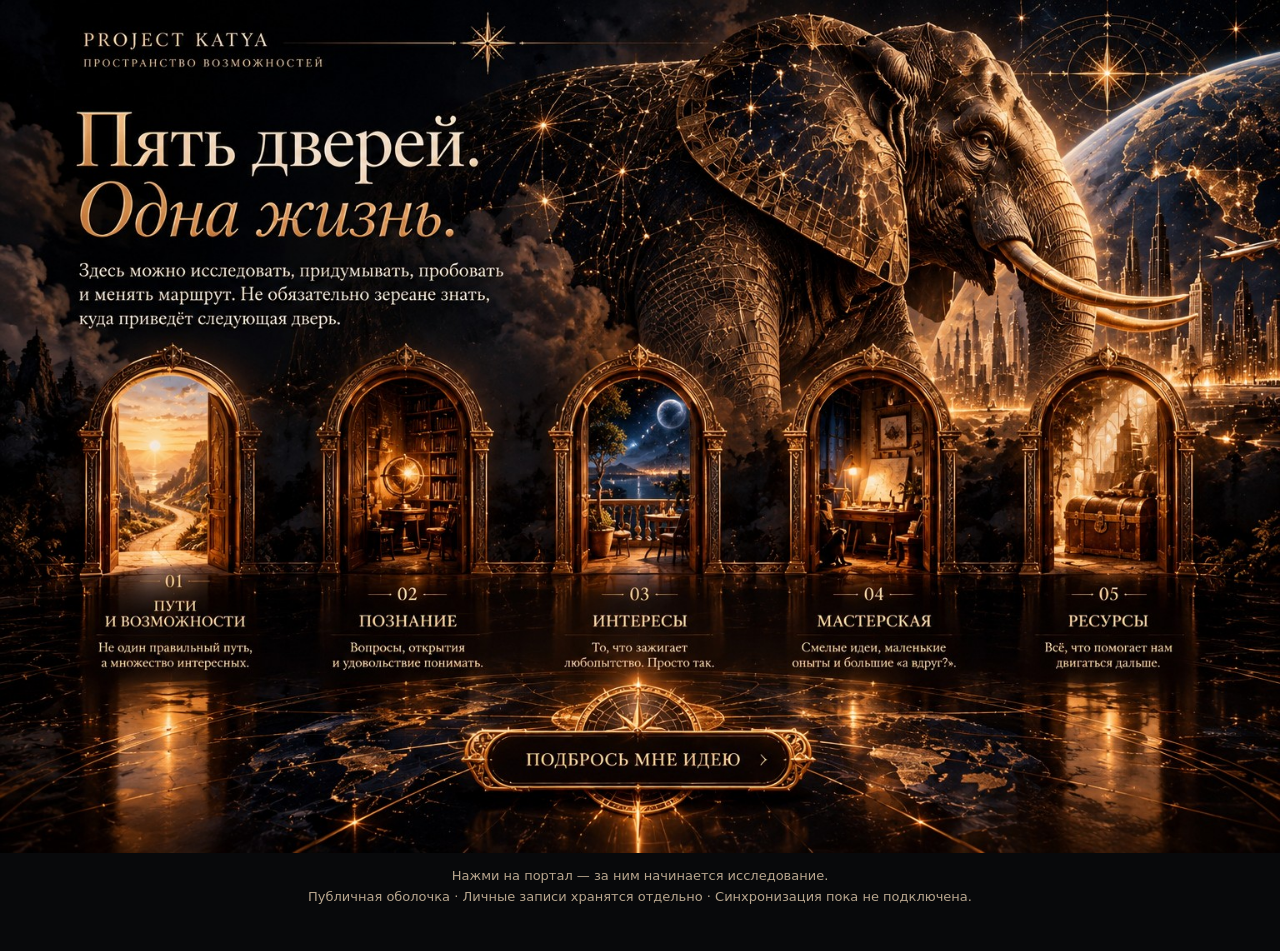
==== index.html @ 5a4e346f "Bring the golden elephant artwork to life with accessible portals and idea prompts" ====
<!doctype html>
<html lang="ru"><meta charset="utf-8"><meta name="viewport" content="width=device-width,initial-scale=1"><title>Project KATYA — Пять дверей. Одна жизнь.</title>
<style>
*{box-sizing:border-box}body{margin:0;background:#08090b;color:#f8dfb6;font-family:Georgia,serif}main{max-width:1700px;margin:auto}.scene{position:relative;aspect-ratio:3/2;background:#08090b}.scene img{display:block;width:100%;height:100%}.portal,.idea{position:absolute;background:transparent;border:1px solid transparent;cursor:pointer;color:transparent;border-radius:46% 46% 8px 8px;transition:box-shadow .25s,background .25s}.portal{top:40%;width:15%;height:39%}.portal:hover,.portal:focus-visible{background:#ffbd4510;box-shadow:0 0 32px #e7a6388a;border-color:#e9b866;outline:2px solid #f2d298;outline-offset:3px}.portal:nth-of-type(1){left:5.5%}.portal:nth-of-type(2){left:24%}.portal:nth-of-type(3){left:42.5%}.portal:nth-of-type(4){left:61%}.portal:nth-of-type(5){left:79.5%}.idea{left:37.5%;top:85.8%;width:25%;height:7%;border-radius:50px}.idea:hover,.idea:focus-visible{box-shadow:0 0 30px #ffc8669a;outline:2px solid #efc378}button{font:inherit}.sr{position:absolute;width:1px;height:1px;overflow:hidden;clip-path:inset(50%)}.mobile{display:none}.status{text-align:center;padding:0 20px 30px;color:#b8a68e;font:13px/1.6 system-ui}dialog{background:radial-gradient(ellipse at top,#352519,#0d1015 70%);color:#f8dfb6;border:1px solid #ae7c42;border-radius:18px;padding:32px;max-width:560px;width:calc(100% - 32px);box-shadow:0 0 70px #000;line-height:1.65}dialog::backdrop{background:#030508d9;backdrop-filter:blur(5px)}dialog h2{font-weight:400;font-size:30px;margin:8px 32px 16px 0}dialog p{font-size:18px}.close{position:absolute;right:15px;top:12px;background:none;color:#e7c393;border:0;font-size:28px;cursor:pointer}.gold{background:#dfb575;color:#17100a;border:1px solid #f4d6a2;border-radius:30px;padding:12px 22px;cursor:pointer}.eyebrow{font:12px system-ui;letter-spacing:.16em;color:#cba56c}.hint{font:13px/1.6 system-ui;color:#b8a68e}button:focus-visible{outline:2px solid #ffe3b1;outline-offset:4px}@media(max-width:700px){.mobile{display:grid;gap:10px;padding:8px 20px 26px}.mobile button{background:linear-gradient(120deg,#302015,#111319);border:1px solid #8b663e;color:#f8dfb6;border-radius:12px;text-align:left;padding:15px;font-size:18px}.mobile .gold{text-align:center;color:#17100a;background:#dfb575}.status{font-size:12px}.scene{margin-bottom:6px}dialog{padding:25px}dialog h2{font-size:26px}}
</style>
<main><section class="scene" aria-label="Project KATYA. Пять дверей. Одна жизнь."><img src="[data-uri]" alt="Золотой слон под звёздным небом охраняет пять сияющих порталов: пути и возможности, познание, интересы, мастерская, ресурсы.">
<button class="portal" data-door="0" aria-label="Открыть дверь 1 — Пути и возможности"></button><button class="portal" data-door="1" aria-label="Открыть дверь 2 — Познание"></button><button class="portal" data-door="2" aria-label="Открыть дверь 3 — Интересы"></button><button class="portal" data-door="3" aria-label="Открыть дверь 4 — Мастерская"></button><button class="portal" data-door="4" aria-label="Открыть дверь 5 — Ресурсы"></button><button class="idea" aria-label="Подбрось мне идею"></button></section>
<nav class="mobile" aria-label="Пять дверей — удобный доступ с телефона"><button data-door="0">01 · Пути и возможности</button><button data-door="1">02 · Познание</button><button data-door="2">03 · Интересы</button><button data-door="3">04 · Мастерская</button><button data-door="4">05 · Ресурсы</button><button class="gold idea-mobile">Подбрось мне идею</button></nav>
<p class="status">Нажми на портал — за ним начинается исследование.<br>Публичная оболочка · Личные записи хранятся отдельно · Синхронизация пока не подключена.</p></main>
<dialog id="panel" aria-labelledby="heading"><button class="close" aria-label="Закрыть">×</button><span class="eyebrow" id="label"></span><h2 id="heading"></h2><p id="text"></p><p class="hint" id="hint"></p><button class="gold" id="another">Ещё одну идею</button></dialog>
<script>
const doors=[['Пути и возможности','Здесь мы исследуем возможные маршруты. Не нужно выбирать один путь на всю жизнь.','Какой вариант ты пока не рассматривала — просто потому, что он казался слишком необычным?'],['Познание','Знания, навыки и исследования, которые хочется освоить. Учёба ради понимания.','Что тебе хочется понять настолько хорошо, чтобы суметь объяснить это своими словами?'],['Интересы','Место для тем, к которым хочется возвращаться. Любопытству не обязательно оправдывать себя пользой.','Какой вопрос ты бы исследовала, даже если за ответ не дадут ни денег, ни диплома?'],['Мастерская','Смелые идеи и маленькие опыты. Здесь можно попробовать, удивиться и передумать.','Как проверить одну интересную гипотезу за час, используя то, что уже под рукой?'],['Ресурсы','Наши опоры: уже имеющиеся навыки, опыт, инструменты и доступные возможности.','Что ты уже умеешь, но редко считаешь своим преимуществом?']];
const ideas=['Выбери две далёкие друг от друга темы. Что интересного может возникнуть на их пересечении?','Найди один вопрос, на который тебе действительно хочется узнать ответ. Сегодня достаточно самого вопроса.','Представь, что твоё любимое занятие стало исследовательской экспедицией. С чего бы она началась?','Возьми идею, которая кажется слишком большой. Как выглядел бы её крошечный пробный вариант?','Какой навык ты используешь настолько легко, что перестала его замечать?','Открой знакомую тему с непривычной стороны: через историю, устройство или взгляд другого человека.','Если бы можно было открыть сегодня только одну дверь, за какой тебя ждало бы больше любопытства?','Какую идею ты когда-то отложила — и хочешь ли ты к ней вернуться теперь?'];
const panel=document.getElementById('panel'),heading=document.getElementById('heading'),text=document.getElementById('text'),label=document.getElementById('label'),hint=document.getElementById('hint'),another=document.getElementById('another');let last=-1;
function show(){if(!panel.open)panel.showModal()}
document.querySelectorAll('[data-door]').forEach(b=>b.addEventListener('click',()=>{const i=Number(b.dataset.door),d=doors[i];label.textContent='ДВЕРЬ 0'+(i+1);heading.textContent=d[0];text.textContent=d[1];hint.textContent=d[2];another.hidden=true;show()}));
function surprise(){let n;do{n=Math.floor(Math.random()*ideas.length)}while(n===last);last=n;label.textContent='НЕЙТ ПОДБРАСЫВАЕТ ИДЕЮ';heading.textContent='А что, если…';text.textContent=ideas[n];hint.textContent='Можно просто подумать. Превращать каждую мысль в задачу необязательно.';another.hidden=false;show()}
document.querySelector('.idea').addEventListener('click',surprise);document.querySelector('.idea-mobile').addEventListener('click',surprise);another.addEventListener('click',surprise);document.querySelector('.close').addEventListener('click',()=>panel.close());panel.addEventListener('click',e=>{if(e.target===panel){const r=panel.getBoundingClientRect();if(e.clientX<r.left||e.clientX>r.right||e.clientY<r.top||e.clientY>r.bottom)panel.close()}});
</script></html>
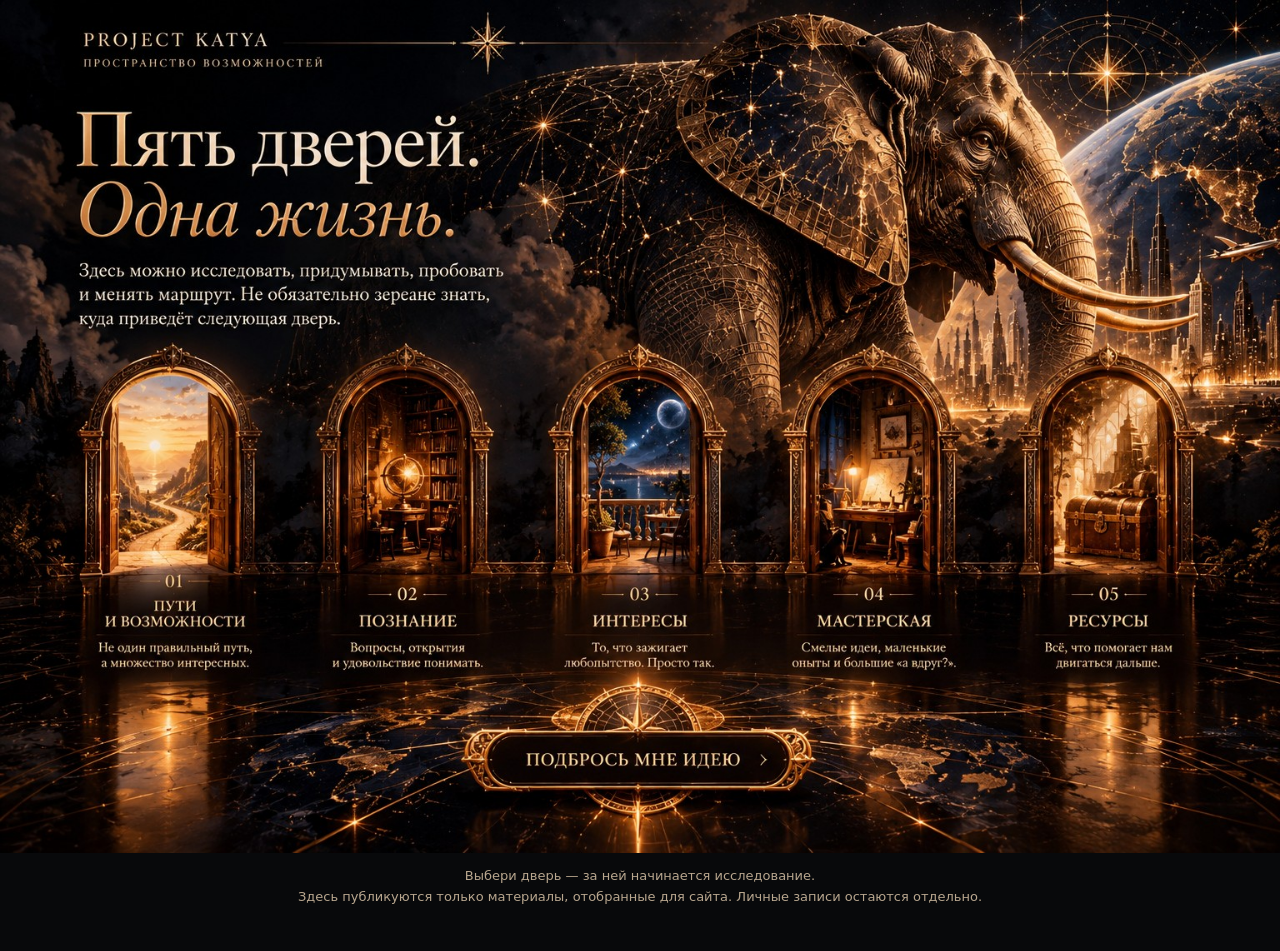
==== commit 63c4c564: "Make workshop saves reliable and clarify the five-door navigation" ====
--- a/index.html
+++ b/index.html
@@ -1,19 +1,19 @@
 <!doctype html>
 <html lang="ru"><meta charset="utf-8"><meta name="viewport" content="width=device-width,initial-scale=1"><title>Project KATYA — Пять дверей. Одна жизнь.</title>
 <style>
-*{box-sizing:border-box}body{margin:0;background:#08090b;color:#f8dfb6;font-family:Georgia,serif}main{max-width:1700px;margin:auto}.scene{position:relative;aspect-ratio:3/2;background:#08090b}.scene img{display:block;width:100%;height:100%}.portal,.idea{position:absolute;background:transparent;border:1px solid transparent;cursor:pointer;color:transparent;border-radius:46% 46% 8px 8px;transition:box-shadow .25s,background .25s}.portal{top:40%;width:15%;height:39%}.portal:hover,.portal:focus-visible{background:#ffbd4510;box-shadow:0 0 32px #e7a6388a;border-color:#e9b866;outline:2px solid #f2d298;outline-offset:3px}.portal:nth-of-type(1){left:5.5%}.portal:nth-of-type(2){left:24%}.portal:nth-of-type(3){left:42.5%}.portal:nth-of-type(4){left:61%}.portal:nth-of-type(5){left:79.5%}.idea{left:37.5%;top:85.8%;width:25%;height:7%;border-radius:50px}.idea:hover,.idea:focus-visible{box-shadow:0 0 30px #ffc8669a;outline:2px solid #efc378}button{font:inherit}.sr{position:absolute;width:1px;height:1px;overflow:hidden;clip-path:inset(50%)}.mobile{display:none}.status{text-align:center;padding:0 20px 30px;color:#b8a68e;font:13px/1.6 system-ui}dialog{background:radial-gradient(ellipse at top,#352519,#0d1015 70%);color:#f8dfb6;border:1px solid #ae7c42;border-radius:18px;padding:32px;max-width:560px;width:calc(100% - 32px);box-shadow:0 0 70px #000;line-height:1.65}dialog::backdrop{background:#030508d9;backdrop-filter:blur(5px)}dialog h2{font-weight:400;font-size:30px;margin:8px 32px 16px 0}dialog p{font-size:18px}.close{position:absolute;right:15px;top:12px;background:none;color:#e7c393;border:0;font-size:28px;cursor:pointer}.gold{background:#dfb575;color:#17100a;border:1px solid #f4d6a2;border-radius:30px;padding:12px 22px;cursor:pointer}.eyebrow{font:12px system-ui;letter-spacing:.16em;color:#cba56c}.hint{font:13px/1.6 system-ui;color:#b8a68e}button:focus-visible{outline:2px solid #ffe3b1;outline-offset:4px}@media(max-width:700px){.mobile{display:grid;gap:10px;padding:8px 20px 26px}.mobile button{background:linear-gradient(120deg,#302015,#111319);border:1px solid #8b663e;color:#f8dfb6;border-radius:12px;text-align:left;padding:15px;font-size:18px}.mobile .gold{text-align:center;color:#17100a;background:#dfb575}.status{font-size:12px}.scene{margin-bottom:6px}dialog{padding:25px}dialog h2{font-size:26px}}
+*{box-sizing:border-box}body{margin:0;background:#08090b;color:#f8dfb6;font-family:Georgia,serif}main{max-width:1700px;margin:auto}.scene{position:relative;aspect-ratio:3/2;background:#08090b}.scene img{display:block;width:100%;height:100%}.portal,.idea{position:absolute;background:transparent;border:1px solid transparent;cursor:pointer;color:transparent;border-radius:46% 46% 8px 8px;transition:box-shadow .25s,background .25s}.portal{top:40%;width:15%;height:39%}.portal:hover,.portal:focus-visible{background:#ffbd4510;box-shadow:0 0 32px #e7a6388a;border-color:#e9b866;outline:2px solid #f2d298;outline-offset:3px}.portal:nth-of-type(1){left:5.5%}.portal:nth-of-type(2){left:24%}.portal:nth-of-type(3){left:42.5%}.portal:nth-of-type(4){left:61%}.portal:nth-of-type(5){left:79.5%}.idea{left:37.5%;top:85.8%;width:25%;height:7%;border-radius:50px}.idea:hover,.idea:focus-visible{box-shadow:0 0 30px #ffc8669a;outline:2px solid #efc378}button{font:inherit}.sr{position:absolute;width:1px;height:1px;overflow:hidden;clip-path:inset(50%)}.mobile{display:none}.status{text-align:center;padding:0 20px 30px;color:#b8a68e;font:13px/1.6 system-ui}dialog{background:radial-gradient(ellipse at top,#352519,#0d1015 70%);color:#f8dfb6;border:1px solid #ae7c42;border-radius:18px;padding:32px;max-width:560px;width:calc(100% - 32px);box-shadow:0 0 70px #000;line-height:1.65}dialog::backdrop{background:#030508d9;backdrop-filter:blur(5px)}dialog h2{font-weight:400;font-size:30px;margin:8px 32px 16px 0}dialog p{font-size:18px}.close{position:absolute;right:12px;top:8px;min-width:44px;min-height:44px;background:none;color:#e7c393;border:0;font-size:28px;cursor:pointer}.gold{background:#dfb575;color:#17100a;border:1px solid #f4d6a2;border-radius:30px;padding:12px 22px;cursor:pointer}.eyebrow{font:12px system-ui;letter-spacing:.16em;color:#cba56c}.hint{font:13px/1.6 system-ui;color:#b8a68e}button:focus-visible,dialog a:focus-visible{outline:2px solid #ffe3b1;outline-offset:4px}@media(max-width:700px){.scene .portal,.scene .idea{display:none}.mobile{display:grid;gap:10px;padding:8px 20px 26px}.mobile button{background:linear-gradient(120deg,#302015,#111319);border:1px solid #8b663e;color:#f8dfb6;border-radius:12px;text-align:left;padding:15px;font-size:18px}.mobile .gold{text-align:center;color:#17100a;background:#dfb575}.status{font-size:12px}.scene{margin-bottom:6px}dialog{padding:25px}dialog h2{font-size:26px}}
 </style>
 <main><section class="scene" aria-label="Project KATYA. Пять дверей. Одна жизнь."><img src="[data-uri]